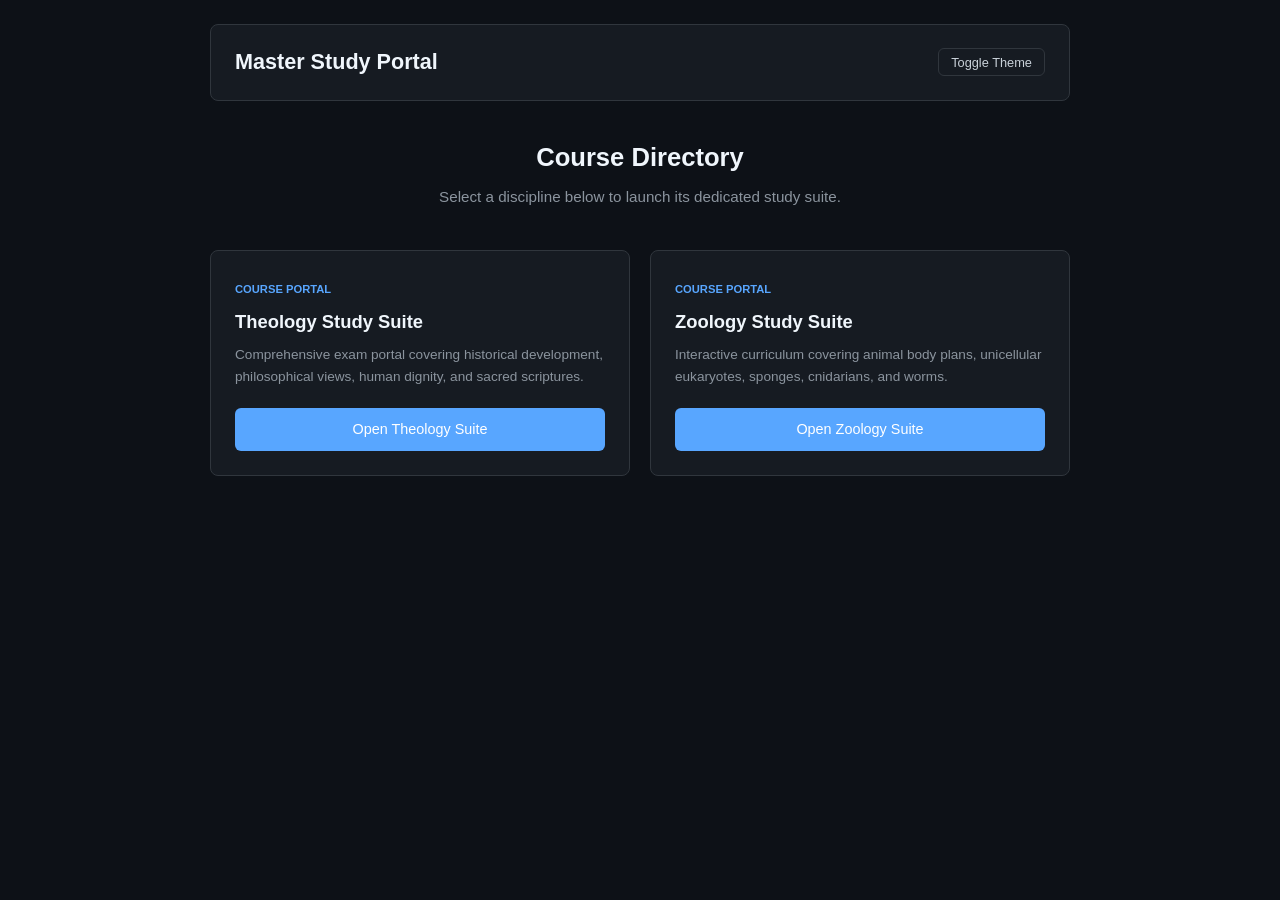
==== index.html @ 859c0cbe "Add files via upload" ====
<!DOCTYPE html>
<html lang="en">
<head>
  <meta charset="UTF-8" />
  <meta name="viewport" content="width=device-width, initial-scale=1.0" />
  <title>Master Study Portal — Course Directory</title>
  <style>
    :root {
      --bg: #0d1117;
      --card-bg: #161b22;
      --border: #30363d;
      --text: #c9d1d9;
      --text-heading: #f0f6fc;
      --text-muted: #8b949e;
      --accent: #58a6ff;
      --accent-hover: #1f6feb;
      --accent-glow: rgba(88, 166, 255, 0.12);
      --radius: 8px;
    }

    [data-theme="light"] {
      --bg: #f6f8fa;
      --card-bg: #ffffff;
      --border: #d0d7de;
      --text: #24292f;
      --text-heading: #0969da;
      --text-muted: #57606a;
      --accent: #0969da;
      --accent-hover: #084298;
      --accent-glow: rgba(9, 105, 218, 0.08);
    }

    * { box-sizing: border-box; margin: 0; padding: 0; }
    body {
      font-family: -apple-system, BlinkMacSystemFont, "Segoe UI", Roboto, Helvetica, Arial, sans-serif;
      background-color: var(--bg);
      color: var(--text);
      line-height: 1.6;
      min-height: 100vh;
      display: flex;
      flex-direction: column;
      align-items: center;
      padding: 1.5rem 1rem;
    }

    .container {
      width: 100%;
      max-width: 860px;
    }

    header {
      background: var(--card-bg);
      border: 1px solid var(--border);
      border-radius: var(--radius);
      padding: 1.25rem 1.5rem;
      margin-bottom: 1.25rem;
      display: flex;
      justify-content: space-between;
      align-items: center;
    }

    h1 {
      font-size: 1.35rem;
      color: var(--text-heading);
      font-weight: 600;
    }

    .btn-action-sm {
      background: transparent;
      border: 1px solid var(--border);
      color: var(--text);
      padding: 0.35rem 0.75rem;
      border-radius: 6px;
      font-size: 0.8rem;
      cursor: pointer;
      transition: all 0.2s;
    }
    .btn-action-sm:hover { border-color: var(--accent); color: var(--accent); }

    .index-hero {
      margin-bottom: 1.5rem;
      text-align: center;
      padding: 1rem 0;
    }
    .index-hero h2 { font-size: 1.6rem; color: var(--text-heading); margin-bottom: 0.5rem; }
    .index-hero p { color: var(--text-muted); font-size: 0.95rem; }

    .lesson-grid {
      display: grid;
      grid-template-columns: repeat(auto-fit, minmax(260px, 1fr));
      gap: 1.25rem;
      margin-bottom: 2rem;
    }

    .lesson-card {
      background: var(--card-bg);
      border: 1px solid var(--border);
      border-radius: var(--radius);
      padding: 1.5rem;
      display: flex;
      flex-direction: column;
      justify-content: space-between;
      transition: transform 0.2s, border-color 0.2s;
    }
    .lesson-card:hover {
      transform: translateY(-2px);
      border-color: var(--accent);
    }
    .lesson-card h3 { font-size: 1.15rem; color: var(--text-heading); margin-bottom: 0.5rem; }
    .lesson-card p { font-size: 0.85rem; color: var(--text-muted); margin-bottom: 1.25rem; flex-grow: 1; }
    .lesson-badge {
      display: inline-block;
      font-size: 0.7rem;
      font-weight: 600;
      color: var(--accent);
      text-transform: uppercase;
      margin-bottom: 0.5rem;
    }

    .btn {
      background: var(--accent);
      color: #ffffff;
      border: none;
      padding: 0.65rem 1.3rem;
      border-radius: 6px;
      font-size: 0.9rem;
      font-weight: 500;
      cursor: pointer;
      transition: background 0.2s;
      text-align: center;
      text-decoration: none;
      display: block;
    }
    .btn:hover { background: var(--accent-hover); }
  </style>
</head>
<body data-theme="dark">

<div class="container">
  <header>
    <h1>Master Study Portal</h1>
    <button class="btn-action-sm" onclick="toggleTheme()">Toggle Theme</button>
  </header>

  <div class="index-hero">
    <h2>Course Directory</h2>
    <p>Select a discipline below to launch its dedicated study suite.</p>
  </div>

  <div class="lesson-grid">
    <!-- Theology Portal Link -->
    <div class="lesson-card">
      <div>
        <span class="lesson-badge">Course Portal</span>
        <h3>Theology Study Suite</h3>
        <p>Comprehensive exam portal covering historical development, philosophical views, human dignity, and sacred scriptures.</p>
      </div>
      <a href="Theology\theology.html" class="btn">Open Theology Suite</a>
    </div>

    <!-- Zoology Portal Link -->
    <div class="lesson-card">
      <div>
        <span class="lesson-badge">Course Portal</span>
        <h3>Zoology Study Suite</h3>
        <p>Interactive curriculum covering animal body plans, unicellular eukaryotes, sponges, cnidarians, and worms.</p>
      </div>
      <a href="Zoology\Zoology.html" class="btn">Open Zoology Suite</a>
    </div>
  </div>
</div>

<script>
  function toggleTheme() {
    const current = document.body.getAttribute("data-theme");
    document.body.setAttribute("data-theme", current === "light" ? "dark" : "light");
  }
</script>

</body>
</html>
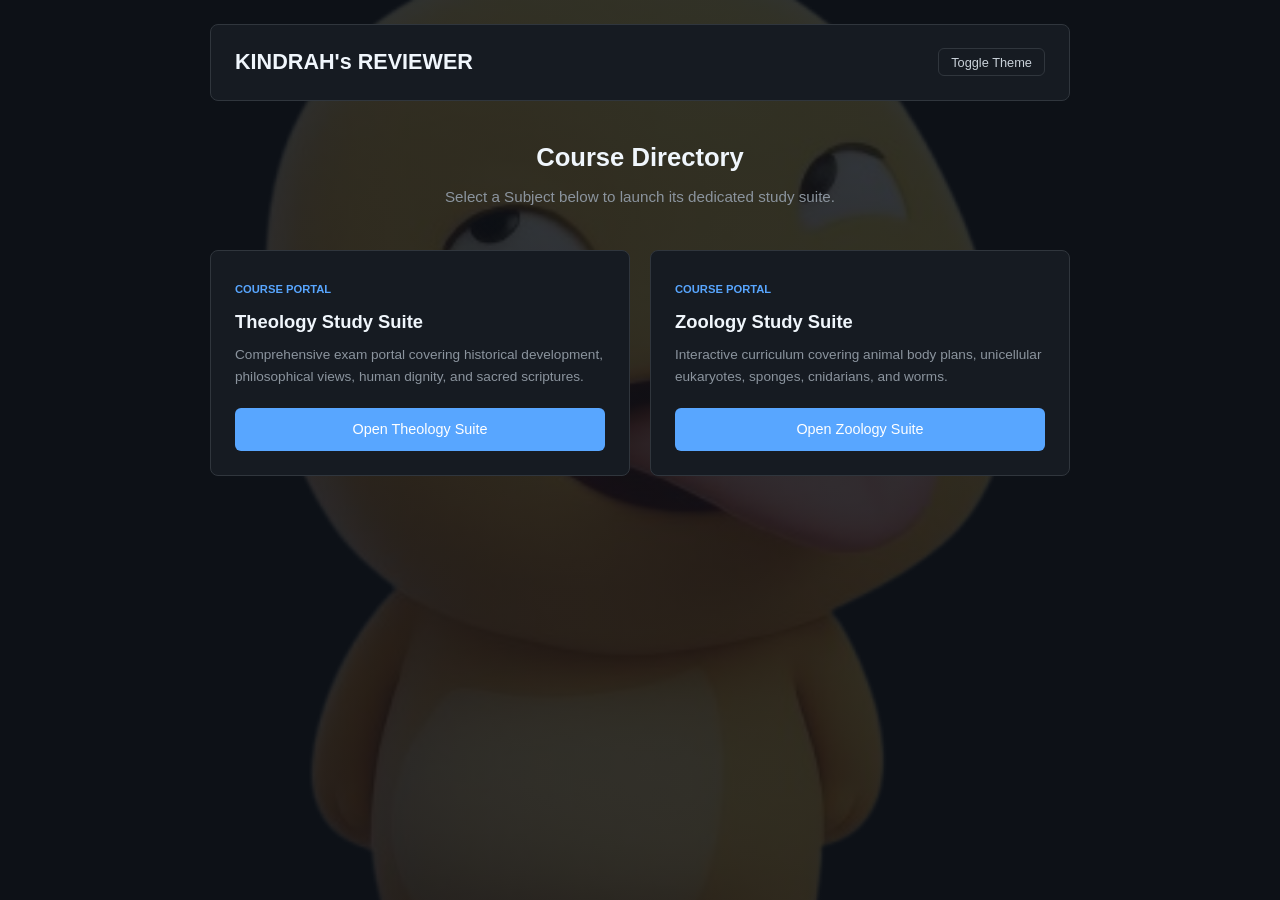
==== commit eb4f0254: "unified script" ====
--- a/index.html
+++ b/index.html
@@ -3,148 +3,21 @@
 <head>
   <meta charset="UTF-8" />
   <meta name="viewport" content="width=device-width, initial-scale=1.0" />
-  <title>Master Study Portal — Course Directory</title>
-  <style>
-    :root {
-      --bg: #0d1117;
-      --card-bg: #161b22;
-      --border: #30363d;
-      --text: #c9d1d9;
-      --text-heading: #f0f6fc;
-      --text-muted: #8b949e;
-      --accent: #58a6ff;
-      --accent-hover: #1f6feb;
-      --accent-glow: rgba(88, 166, 255, 0.12);
-      --radius: 8px;
-    }
-
-    [data-theme="light"] {
-      --bg: #f6f8fa;
-      --card-bg: #ffffff;
-      --border: #d0d7de;
-      --text: #24292f;
-      --text-heading: #0969da;
-      --text-muted: #57606a;
-      --accent: #0969da;
-      --accent-hover: #084298;
-      --accent-glow: rgba(9, 105, 218, 0.08);
-    }
-
-    * { box-sizing: border-box; margin: 0; padding: 0; }
-    body {
-      font-family: -apple-system, BlinkMacSystemFont, "Segoe UI", Roboto, Helvetica, Arial, sans-serif;
-      background-color: var(--bg);
-      color: var(--text);
-      line-height: 1.6;
-      min-height: 100vh;
-      display: flex;
-      flex-direction: column;
-      align-items: center;
-      padding: 1.5rem 1rem;
-    }
-
-    .container {
-      width: 100%;
-      max-width: 860px;
-    }
-
-    header {
-      background: var(--card-bg);
-      border: 1px solid var(--border);
-      border-radius: var(--radius);
-      padding: 1.25rem 1.5rem;
-      margin-bottom: 1.25rem;
-      display: flex;
-      justify-content: space-between;
-      align-items: center;
-    }
-
-    h1 {
-      font-size: 1.35rem;
-      color: var(--text-heading);
-      font-weight: 600;
-    }
-
-    .btn-action-sm {
-      background: transparent;
-      border: 1px solid var(--border);
-      color: var(--text);
-      padding: 0.35rem 0.75rem;
-      border-radius: 6px;
-      font-size: 0.8rem;
-      cursor: pointer;
-      transition: all 0.2s;
-    }
-    .btn-action-sm:hover { border-color: var(--accent); color: var(--accent); }
-
-    .index-hero {
-      margin-bottom: 1.5rem;
-      text-align: center;
-      padding: 1rem 0;
-    }
-    .index-hero h2 { font-size: 1.6rem; color: var(--text-heading); margin-bottom: 0.5rem; }
-    .index-hero p { color: var(--text-muted); font-size: 0.95rem; }
-
-    .lesson-grid {
-      display: grid;
-      grid-template-columns: repeat(auto-fit, minmax(260px, 1fr));
-      gap: 1.25rem;
-      margin-bottom: 2rem;
-    }
-
-    .lesson-card {
-      background: var(--card-bg);
-      border: 1px solid var(--border);
-      border-radius: var(--radius);
-      padding: 1.5rem;
-      display: flex;
-      flex-direction: column;
-      justify-content: space-between;
-      transition: transform 0.2s, border-color 0.2s;
-    }
-    .lesson-card:hover {
-      transform: translateY(-2px);
-      border-color: var(--accent);
-    }
-    .lesson-card h3 { font-size: 1.15rem; color: var(--text-heading); margin-bottom: 0.5rem; }
-    .lesson-card p { font-size: 0.85rem; color: var(--text-muted); margin-bottom: 1.25rem; flex-grow: 1; }
-    .lesson-badge {
-      display: inline-block;
-      font-size: 0.7rem;
-      font-weight: 600;
-      color: var(--accent);
-      text-transform: uppercase;
-      margin-bottom: 0.5rem;
-    }
-
-    .btn {
-      background: var(--accent);
-      color: #ffffff;
-      border: none;
-      padding: 0.65rem 1.3rem;
-      border-radius: 6px;
-      font-size: 0.9rem;
-      font-weight: 500;
-      cursor: pointer;
-      transition: background 0.2s;
-      text-align: center;
-      text-decoration: none;
-      display: block;
-    }
-    .btn:hover { background: var(--accent-hover); }
-  </style>
+  <title>KINDRAH's REVIEWER</title>
+  <link rel="icon" type="image/png" href="Assets/logo.png">
+  <link rel="stylesheet" href="style.css">
 </head>
 <body data-theme="dark">
 
 <div class="container">
   <header>
-    <h1>Master Study Portal</h1>
+    <h1>KINDRAH's REVIEWER</h1>
     <button class="btn-action-sm" onclick="toggleTheme()">Toggle Theme</button>
   </header>
 
   <div class="index-hero">
     <h2>Course Directory</h2>
-    <p>Select a discipline below to launch its dedicated study suite.</p>
+    <p>Select a Subject below to launch its dedicated study suite.</p>
   </div>
 
   <div class="lesson-grid">
--- a/style.css
+++ b/style.css
@@ -0,0 +1,508 @@
+:root {
+  --bg: #0d1117;
+  --card-bg: #161b22;
+  --border: #30363d;
+  --text: #c9d1d9;
+  --text-heading: #f0f6fc;
+  --text-muted: #8b949e;
+  --accent: #58a6ff;
+  --accent-hover: #1f6feb;
+  --accent-glow: rgba(88, 166, 255, 0.12);
+  --correct-bg: rgba(46, 160, 67, 0.15);
+  --correct-border: #2ea043;
+  --correct-text: #3fb950;
+  --wrong-bg: rgba(248, 81, 73, 0.15);
+  --wrong-border: #f85149;
+  --wrong-text: #ff7b72;
+  --radius: 8px;
+}
+
+[data-theme="light"] {
+  --bg: #f6f8fa;
+  --card-bg: #ffffff;
+  --border: #d0d7de;
+  --text: #24292f;
+  --text-heading: #0969da;
+  --text-muted: #57606a;
+  --accent: #0969da;
+  --accent-hover: #084298;
+  --accent-glow: rgba(9, 105, 218, 0.08);
+  --correct-bg: #dafbe1;
+  --correct-border: #1a7f37;
+  --correct-text: #1a7f37;
+  --wrong-bg: #ffebe9;
+  --wrong-border: #cf222e;
+  --wrong-text: #cf222e;
+}
+
+* { 
+  box-sizing: border-box; 
+  margin: 0; 
+  padding: 0; 
+}
+
+body {
+  font-family: -apple-system, BlinkMacSystemFont, "Segoe UI", Roboto, Helvetica, Arial, sans-serif;
+  background-color: var(--bg);
+  /* Background gradient overlay applied globally */
+  background-image: linear-gradient(color-mix(in srgb, var(--bg) 85%, transparent), color-mix(in srgb, var(--bg) 85%, transparent)), url('Assets/nailong.png');
+  background-size: cover;
+  background-position: center;
+  background-attachment: fixed;
+  color: var(--text);
+  line-height: 1.6;
+  min-height: 100vh;
+  display: flex;
+  flex-direction: column;
+  align-items: center;
+  padding: 1.5rem 1rem;
+}
+
+.container {
+  width: 100%;
+  max-width: 860px;
+}
+
+/* =========================================
+   HEADER & NAVIGATION
+   ========================================= */
+/* =========================================
+   HEADER & NAVIGATION FIXES
+   ========================================= */
+header {
+  background: var(--card-bg);
+  border: 1px solid var(--border);
+  border-radius: var(--radius);
+  padding: 1.25rem 1.5rem;
+  margin-bottom: 1.25rem;
+  
+  /* Fix: Keeps index items on the same row, but allows chapter items to stack */
+  display: flex;
+  flex-wrap: wrap;
+  justify-content: space-between;
+  align-items: center;
+  gap: 0.75rem;
+}
+
+/* Forces the chapter elements to take up the full width so they stack neatly */
+.header-top, .filter-bar, .progress-track, .meta-status {
+  width: 100%;
+}
+
+.header-top {
+  display: flex;
+  justify-content: space-between;
+  align-items: center;
+}
+
+h1 {
+  font-size: 1.35rem;
+  color: var(--text-heading);
+  font-weight: 600;
+  margin: 0;
+}
+
+.nav-actions {
+  display: flex;
+  gap: 0.5rem;
+  align-items: center;
+  flex-wrap: nowrap; /* Prevents buttons from dropping below each other */
+}
+
+.btn-action-sm {
+  background: transparent;
+  border: 1px solid var(--border);
+  color: var(--text);
+  padding: 0.35rem 0.75rem;
+  border-radius: 6px;
+  font-size: 0.8rem;
+  cursor: pointer;
+  transition: all 0.2s;
+  text-decoration: none;
+  display: inline-flex;
+  align-items: center;
+  white-space: nowrap; /* Prevents the text inside the button from breaking into two lines */
+}
+
+.btn-action-sm:hover { 
+  border-color: var(--accent); 
+  color: var(--accent); 
+}
+
+.btn-action-sm:hover { 
+  border-color: var(--accent); 
+  color: var(--accent); 
+}
+
+/* =========================================
+   INDEX & DIRECTORY PAGES (Hero & Grid)
+   ========================================= */
+.index-hero {
+  margin-bottom: 1.5rem;
+  text-align: center;
+  padding: 1rem 0;
+}
+
+.index-hero h2 { 
+  font-size: 1.6rem; 
+  color: var(--text-heading); 
+  margin-bottom: 0.5rem; 
+}
+
+.index-hero p { 
+  color: var(--text-muted); 
+  font-size: 0.95rem; 
+}
+
+.lesson-grid {
+  display: grid;
+  grid-template-columns: repeat(auto-fit, minmax(260px, 1fr));
+  gap: 1.25rem;
+  margin-bottom: 2rem;
+}
+
+.lesson-card {
+  background: var(--card-bg);
+  border: 1px solid var(--border);
+  border-radius: var(--radius);
+  padding: 1.5rem;
+  display: flex;
+  flex-direction: column;
+  justify-content: space-between;
+  transition: transform 0.2s, border-color 0.2s;
+}
+
+.lesson-card:hover {
+  transform: translateY(-2px);
+  border-color: var(--accent);
+}
+
+.lesson-card h3 { 
+  font-size: 1.15rem; 
+  color: var(--text-heading); 
+  margin-bottom: 0.5rem; 
+}
+
+.lesson-card p { 
+  font-size: 0.85rem; 
+  color: var(--text-muted); 
+  margin-bottom: 1.25rem; 
+  flex-grow: 1; 
+}
+
+.lesson-badge {
+  display: inline-block;
+  font-size: 0.7rem;
+  font-weight: 600;
+  color: var(--accent);
+  text-transform: uppercase;
+  margin-bottom: 0.5rem;
+}
+
+/* =========================================
+   CHAPTER QUIZ UI (Filters, Progress, Jump Grid)
+   ========================================= */
+.filter-bar {
+  display: flex;
+  flex-wrap: wrap;
+  gap: 0.5rem;
+  margin-top: 0.25rem;
+}
+
+.filter-btn {
+  background: transparent;
+  border: 1px solid var(--border);
+  color: var(--text-muted);
+  padding: 0.3rem 0.7rem;
+  border-radius: 20px;
+  font-size: 0.75rem;
+  cursor: pointer;
+  transition: all 0.2s;
+}
+
+.filter-btn.active, .filter-btn:hover {
+  background: var(--accent-glow);
+  border-color: var(--accent);
+  color: var(--accent);
+}
+
+.progress-track {
+  width: 100%;
+  height: 6px;
+  background: var(--border);
+  border-radius: 3px;
+  overflow: hidden;
+}
+
+.progress-fill {
+  height: 100%;
+  width: 0%;
+  background: var(--accent);
+  transition: width 0.3s ease;
+}
+
+.meta-status {
+  display: flex;
+  justify-content: space-between;
+  font-size: 0.85rem;
+  color: var(--text-muted);
+}
+
+.grid-jump {
+  display: flex;
+  flex-wrap: wrap;
+  gap: 0.3rem;
+  margin-bottom: 1.25rem;
+  padding: 0.75rem;
+  background: var(--card-bg);
+  border: 1px solid var(--border);
+  border-radius: var(--radius);
+  max-height: 135px;
+  overflow-y: auto;
+}
+
+.grid-btn {
+  width: 28px;
+  height: 28px;
+  border-radius: 4px;
+  border: 1px solid var(--border);
+  background: transparent;
+  color: var(--text-muted);
+  font-size: 0.75rem;
+  cursor: pointer;
+  display: flex;
+  align-items: center;
+  justify-content: center;
+}
+
+.grid-btn.current {
+  border-color: var(--accent);
+  color: var(--accent);
+  font-weight: bold;
+}
+
+.grid-btn.answered-correct {
+  background: var(--correct-bg);
+  border-color: var(--correct-border);
+  color: var(--correct-text);
+}
+
+.grid-btn.answered-wrong {
+  background: var(--wrong-bg);
+  border-color: var(--wrong-border);
+  color: var(--wrong-text);
+}
+
+/* =========================================
+   QUIZ CARDS & QUESTIONS
+   ========================================= */
+.card {
+  background: var(--card-bg);
+  border: 1px solid var(--border);
+  border-radius: var(--radius);
+  padding: 1.75rem;
+  margin-bottom: 1.25rem;
+}
+
+.category-badge {
+  display: inline-block;
+  font-size: 0.75rem;
+  text-transform: uppercase;
+  letter-spacing: 0.05em;
+  color: var(--accent);
+  margin-bottom: 0.75rem;
+  font-weight: 600;
+}
+
+.type-badge {
+  font-size: 0.7rem;
+  padding: 0.2rem 0.5rem;
+  border-radius: 4px;
+  background: var(--border);
+  color: var(--text);
+  float: right;
+  margin-top: -0.2rem;
+}
+
+.question-title {
+  font-size: 1.15rem;
+  color: var(--text-heading);
+  margin-bottom: 1.25rem;
+  font-weight: 500;
+}
+
+/* Multiple Choice Questions */
+.options-grid {
+  display: flex;
+  flex-direction: column;
+  gap: 0.75rem;
+}
+
+.option-item {
+  display: flex;
+  align-items: flex-start;
+  gap: 0.75rem;
+  padding: 0.9rem 1rem;
+  background: rgba(255, 255, 255, 0.02);
+  border: 1px solid var(--border);
+  border-radius: 6px;
+  cursor: pointer;
+  font-size: 0.95rem;
+  color: var(--text);
+}
+
+.option-item:hover:not(.disabled) {
+  border-color: var(--accent);
+  background: var(--accent-glow);
+}
+
+.option-item.correct {
+  background: var(--correct-bg) !important;
+  border-color: var(--correct-border) !important;
+  color: var(--correct-text) !important;
+}
+
+.option-item.wrong {
+  background: var(--wrong-bg) !important;
+  border-color: var(--wrong-border) !important;
+  color: var(--wrong-text) !important;
+}
+
+.option-key {
+  font-weight: 600;
+  color: var(--text-muted);
+  min-width: 1.25rem;
+}
+
+/* Identification Questions */
+.ident-container {
+  display: flex;
+  flex-direction: column;
+  gap: 1rem;
+  margin-bottom: 1rem;
+}
+
+.ident-input {
+  width: 100%;
+  padding: 1rem;
+  font-size: 1rem;
+  background: rgba(255, 255, 255, 0.02);
+  border: 1px solid var(--border);
+  border-radius: 6px;
+  color: var(--text);
+  outline: none;
+  transition: border-color 0.2s;
+}
+
+.ident-input:focus { border-color: var(--accent); }
+.ident-input:disabled { opacity: 0.6; cursor: not-allowed; }
+
+/* Explanations & Overrides */
+.explanation-panel {
+  margin-top: 1.25rem;
+  padding: 1rem;
+  border-radius: 6px;
+  font-size: 0.95rem;
+  display: none;
+  line-height: 1.6;
+}
+
+.explanation-panel.show { display: block; }
+.explanation-panel.correct {
+  background: var(--correct-bg);
+  border: 1px solid var(--correct-border);
+  color: var(--correct-text);
+}
+.explanation-panel.wrong {
+  background: var(--wrong-bg);
+  border: 1px solid var(--wrong-border);
+  color: var(--wrong-text);
+}
+
+.override-btn {
+  background: transparent;
+  border: 1px solid var(--correct-border);
+  color: var(--correct-text);
+  padding: 0.3rem 0.6rem;
+  border-radius: 4px;
+  font-size: 0.8rem;
+  cursor: pointer;
+  margin-top: 0.75rem;
+  display: inline-block;
+}
+
+.override-btn:hover {
+  background: var(--correct-border);
+  color: #fff;
+}
+
+/* =========================================
+   BUTTONS
+   ========================================= */
+.nav-controls {
+  display: flex;
+  justify-content: space-between;
+  margin-top: 1.5rem;
+  align-items: center;
+}
+
+.btn {
+  background: var(--accent);
+  color: #ffffff;
+  border: none;
+  padding: 0.65rem 1.3rem;
+  border-radius: 6px;
+  font-size: 0.9rem;
+  font-weight: 500;
+  cursor: pointer;
+  transition: background 0.2s;
+  text-align: center;
+  text-decoration: none;
+  display: block;
+}
+
+.btn:hover { background: var(--accent-hover); }
+.btn:disabled { opacity: 0.4; cursor: not-allowed; }
+
+.btn-secondary {
+  background: transparent;
+  border: 1px solid var(--border);
+  color: var(--text);
+}
+
+/* =========================================
+   SUMMARY & REVIEW CARDS
+   ========================================= */
+.summary-card {
+  display: none;
+  background: var(--card-bg);
+  border: 1px solid var(--border);
+  border-radius: var(--radius);
+  padding: 2rem;
+  text-align: center;
+}
+
+.summary-score {
+  font-size: 3rem;
+  font-weight: 700;
+  color: var(--accent);
+  margin: 1rem 0;
+}
+
+.review-list {
+  margin-top: 2rem;
+  text-align: left;
+  display: flex;
+  flex-direction: column;
+  gap: 1rem;
+}
+
+.review-item {
+  padding: 1rem;
+  border: 1px solid var(--border);
+  border-radius: 6px;
+  font-size: 0.9rem;
+}
+
+.review-item.pass { border-left: 4px solid var(--correct-border); }
+.review-item.fail { border-left: 4px solid var(--wrong-border); }
